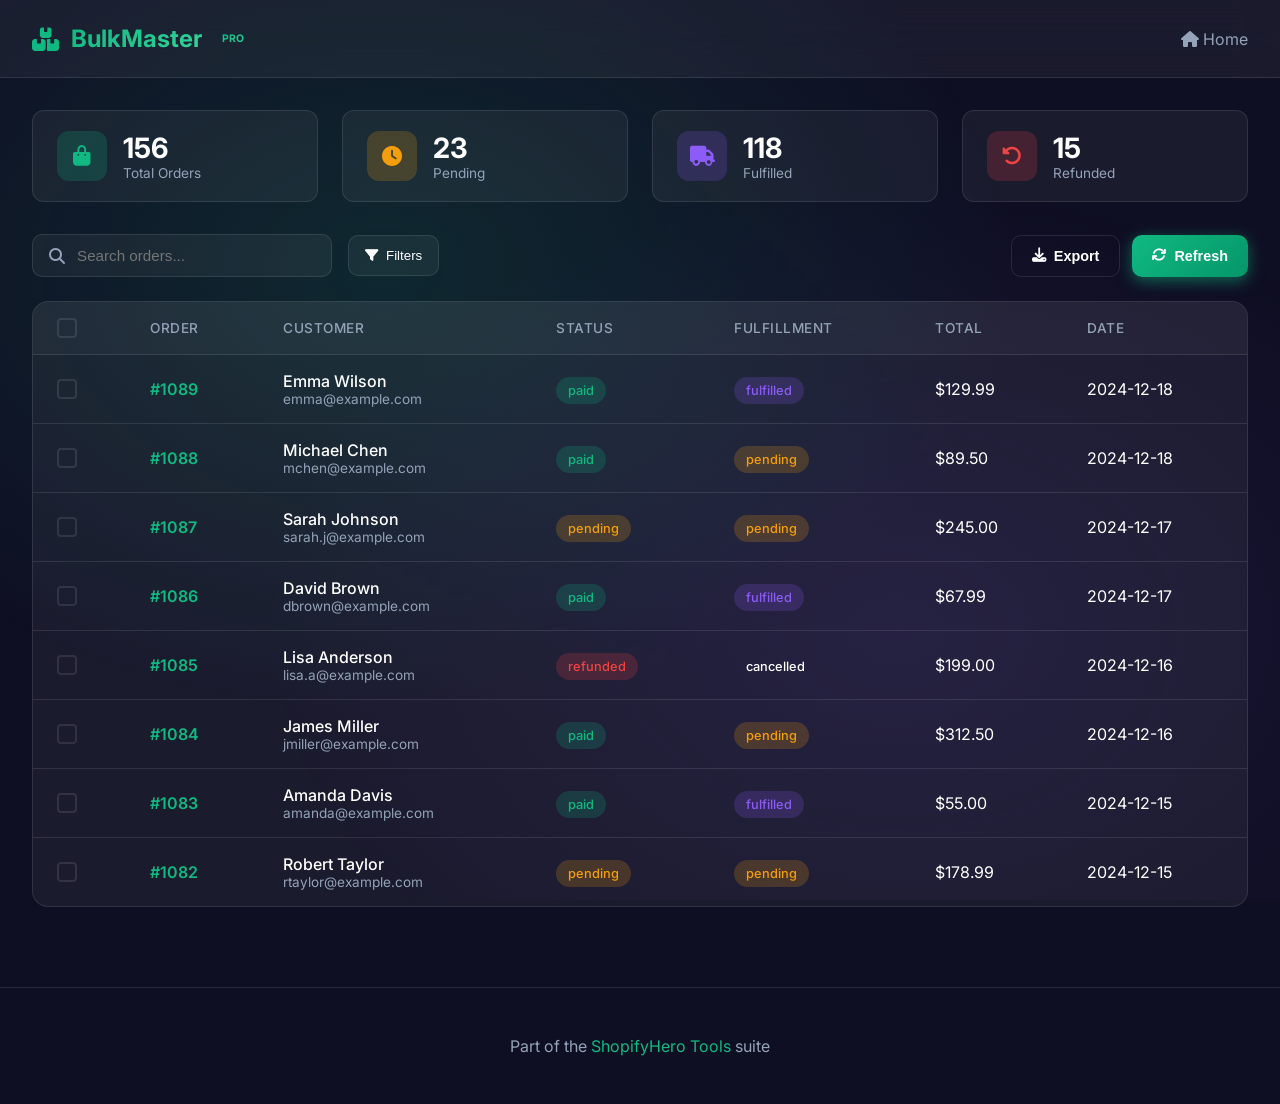
==== index.html @ 3fa85e21 "Initial commit: BulkMaster Pro - Bulk Order Manager" ====
<!DOCTYPE html>
<html lang="en">

<head>
    <meta charset="UTF-8">
    <meta name="viewport" content="width=device-width, initial-scale=1.0">
    <title>BulkMaster Pro - Bulk Order Manager</title>
    <link href="https://fonts.googleapis.com/css2?family=Inter:wght@300;400;500;600;700;800&display=swap"
        rel="stylesheet">
    <link rel="stylesheet" href="https://cdnjs.cloudflare.com/ajax/libs/font-awesome/6.4.0/css/all.min.css">
    <style>
        :root {
            --primary: #10b981;
            --primary-dark: #059669;
            --secondary: #8b5cf6;
            --warning: #f59e0b;
            --danger: #ef4444;
            --bg-dark: #0f0f23;
            --bg-card: rgba(255, 255, 255, 0.05);
            --text: #ffffff;
            --text-muted: #94a3b8;
            --border: rgba(255, 255, 255, 0.1);
            --glow: rgba(16, 185, 129, 0.5);
        }

        * {
            margin: 0;
            padding: 0;
            box-sizing: border-box;
        }

        body {
            font-family: 'Inter', sans-serif;
            background: var(--bg-dark);
            color: var(--text);
            min-height: 100vh;
        }

        .bg-gradient {
            position: fixed;
            inset: 0;
            background:
                radial-gradient(ellipse at 30% 30%, rgba(16, 185, 129, 0.15) 0%, transparent 50%),
                radial-gradient(ellipse at 70% 70%, rgba(139, 92, 246, 0.1) 0%, transparent 50%);
            z-index: -1;
        }

        header {
            display: flex;
            justify-content: space-between;
            align-items: center;
            padding: 1.5rem 2rem;
            background: var(--bg-card);
            backdrop-filter: blur(20px);
            border-bottom: 1px solid var(--border);
        }

        .logo {
            display: flex;
            align-items: center;
            gap: 0.75rem;
            font-size: 1.5rem;
            font-weight: 700;
        }

        .logo i {
            color: var(--primary);
        }

        .logo span {
            background: linear-gradient(135deg, var(--primary), #34d399);
            -webkit-background-clip: text;
            -webkit-text-fill-color: transparent;
        }

        .badge-pro {
            background: linear-gradient(135deg, var(--secondary), #a78bfa);
            color: #fff;
            font-size: 0.65rem;
            padding: 0.2rem 0.5rem;
            border-radius: 4px;
            font-weight: 700;
        }

        .container {
            max-width: 1400px;
            margin: 0 auto;
            padding: 2rem;
        }

        .toolbar {
            display: flex;
            justify-content: space-between;
            align-items: center;
            margin-bottom: 1.5rem;
            flex-wrap: wrap;
            gap: 1rem;
        }

        .toolbar-left {
            display: flex;
            align-items: center;
            gap: 1rem;
        }

        .search-box {
            display: flex;
            align-items: center;
            background: var(--bg-card);
            border: 1px solid var(--border);
            border-radius: 10px;
            padding: 0.75rem 1rem;
            min-width: 300px;
        }

        .search-box i {
            color: var(--text-muted);
            margin-right: 0.75rem;
        }

        .search-box input {
            background: transparent;
            border: none;
            color: var(--text);
            font-size: 0.95rem;
            outline: none;
            width: 100%;
        }

        .filter-btn {
            background: var(--bg-card);
            border: 1px solid var(--border);
            color: var(--text);
            padding: 0.75rem 1rem;
            border-radius: 10px;
            cursor: pointer;
            display: flex;
            align-items: center;
            gap: 0.5rem;
            transition: all 0.3s;
        }

        .filter-btn:hover {
            border-color: var(--primary);
        }

        .toolbar-right {
            display: flex;
            gap: 0.75rem;
        }

        .btn {
            padding: 0.75rem 1.25rem;
            border: none;
            border-radius: 10px;
            font-size: 0.9rem;
            font-weight: 600;
            cursor: pointer;
            transition: all 0.3s ease;
            display: inline-flex;
            align-items: center;
            gap: 0.5rem;
        }

        .btn-primary {
            background: linear-gradient(135deg, var(--primary), var(--primary-dark));
            color: white;
            box-shadow: 0 4px 15px var(--glow);
        }

        .btn-primary:hover {
            transform: translateY(-2px);
        }

        .btn-danger {
            background: linear-gradient(135deg, var(--danger), #dc2626);
            color: white;
        }

        .btn-warning {
            background: linear-gradient(135deg, var(--warning), #d97706);
            color: white;
        }

        .btn-outline {
            background: transparent;
            border: 1px solid var(--border);
            color: var(--text);
        }

        .btn-outline:hover {
            background: var(--bg-card);
        }

        .stats-bar {
            display: flex;
            gap: 1.5rem;
            margin-bottom: 2rem;
        }

        .stat-item {
            background: var(--bg-card);
            border: 1px solid var(--border);
            border-radius: 12px;
            padding: 1.25rem 1.5rem;
            flex: 1;
            display: flex;
            align-items: center;
            gap: 1rem;
        }

        .stat-icon {
            width: 50px;
            height: 50px;
            border-radius: 12px;
            display: flex;
            align-items: center;
            justify-content: center;
            font-size: 1.25rem;
        }

        .stat-icon.total {
            background: rgba(16, 185, 129, 0.2);
            color: var(--primary);
        }

        .stat-icon.pending {
            background: rgba(245, 158, 11, 0.2);
            color: var(--warning);
        }

        .stat-icon.fulfilled {
            background: rgba(139, 92, 246, 0.2);
            color: var(--secondary);
        }

        .stat-icon.refunded {
            background: rgba(239, 68, 68, 0.2);
            color: var(--danger);
        }

        .stat-value {
            font-size: 1.75rem;
            font-weight: 700;
        }

        .stat-label {
            font-size: 0.85rem;
            color: var(--text-muted);
        }

        .orders-table {
            background: var(--bg-card);
            border: 1px solid var(--border);
            border-radius: 16px;
            overflow: hidden;
        }

        table {
            width: 100%;
            border-collapse: collapse;
        }

        th {
            text-align: left;
            padding: 1rem 1.5rem;
            background: rgba(255, 255, 255, 0.03);
            color: var(--text-muted);
            font-weight: 500;
            font-size: 0.85rem;
            text-transform: uppercase;
            letter-spacing: 0.5px;
        }

        td {
            padding: 1rem 1.5rem;
            border-top: 1px solid var(--border);
        }

        tr:hover td {
            background: rgba(255, 255, 255, 0.02);
        }

        .checkbox-custom {
            width: 20px;
            height: 20px;
            border: 2px solid var(--border);
            border-radius: 4px;
            cursor: pointer;
            display: flex;
            align-items: center;
            justify-content: center;
            transition: all 0.2s;
        }

        .checkbox-custom.checked {
            background: var(--primary);
            border-color: var(--primary);
        }

        .checkbox-custom.checked::after {
            content: '✓';
            color: white;
            font-size: 0.75rem;
        }

        .order-id {
            font-weight: 600;
            color: var(--primary);
        }

        .customer-name {
            font-weight: 500;
        }

        .customer-email {
            font-size: 0.85rem;
            color: var(--text-muted);
        }

        .status-badge {
            padding: 0.35rem 0.75rem;
            border-radius: 20px;
            font-size: 0.8rem;
            font-weight: 500;
        }

        .status-badge.paid {
            background: rgba(16, 185, 129, 0.2);
            color: var(--primary);
        }

        .status-badge.pending {
            background: rgba(245, 158, 11, 0.2);
            color: var(--warning);
        }

        .status-badge.refunded {
            background: rgba(239, 68, 68, 0.2);
            color: var(--danger);
        }

        .status-badge.fulfilled {
            background: rgba(139, 92, 246, 0.2);
            color: var(--secondary);
        }

        .bulk-actions {
            background: linear-gradient(135deg, rgba(16, 185, 129, 0.1), rgba(139, 92, 246, 0.1));
            border: 1px solid var(--primary);
            border-radius: 12px;
            padding: 1rem 1.5rem;
            margin-bottom: 1.5rem;
            display: none;
            align-items: center;
            gap: 1rem;
        }

        .bulk-actions.active {
            display: flex;
        }

        .selected-count {
            font-weight: 600;
            color: var(--primary);
        }

        footer {
            text-align: center;
            padding: 3rem;
            color: var(--text-muted);
            border-top: 1px solid var(--border);
            margin-top: 3rem;
        }

        footer a {
            color: var(--primary);
            text-decoration: none;
        }

        @media (max-width: 768px) {
            .stats-bar {
                flex-direction: column;
            }

            .toolbar {
                flex-direction: column;
            }

            .search-box {
                min-width: 100%;
            }

            table {
                font-size: 0.85rem;
            }

            th,
            td {
                padding: 0.75rem;
            }
        }
    </style>
</head>

<body>
    <div class="bg-gradient"></div>

    <header>
        <div class="logo">
            <i class="fas fa-boxes-stacked"></i>
            <span>BulkMaster</span>
            <span class="badge-pro">PRO</span>
        </div>
        <nav>
            <a href="landing.html" style="color: var(--text-muted); text-decoration: none;">
                <i class="fas fa-home"></i> Home
            </a>
        </nav>
    </header>

    <main class="container">
        <div class="stats-bar">
            <div class="stat-item">
                <div class="stat-icon total"><i class="fas fa-shopping-bag"></i></div>
                <div>
                    <div class="stat-value" id="totalOrders">156</div>
                    <div class="stat-label">Total Orders</div>
                </div>
            </div>
            <div class="stat-item">
                <div class="stat-icon pending"><i class="fas fa-clock"></i></div>
                <div>
                    <div class="stat-value" id="pendingOrders">23</div>
                    <div class="stat-label">Pending</div>
                </div>
            </div>
            <div class="stat-item">
                <div class="stat-icon fulfilled"><i class="fas fa-truck"></i></div>
                <div>
                    <div class="stat-value" id="fulfilledOrders">118</div>
                    <div class="stat-label">Fulfilled</div>
                </div>
            </div>
            <div class="stat-item">
                <div class="stat-icon refunded"><i class="fas fa-rotate-left"></i></div>
                <div>
                    <div class="stat-value" id="refundedOrders">15</div>
                    <div class="stat-label">Refunded</div>
                </div>
            </div>
        </div>

        <div class="toolbar">
            <div class="toolbar-left">
                <div class="search-box">
                    <i class="fas fa-search"></i>
                    <input type="text" placeholder="Search orders..." id="searchInput">
                </div>
                <button class="filter-btn">
                    <i class="fas fa-filter"></i>
                    Filters
                </button>
            </div>
            <div class="toolbar-right">
                <button class="btn btn-outline" onclick="exportOrders()">
                    <i class="fas fa-download"></i>
                    Export
                </button>
                <button class="btn btn-primary" onclick="refreshOrders()">
                    <i class="fas fa-sync"></i>
                    Refresh
                </button>
            </div>
        </div>

        <div class="bulk-actions" id="bulkActions">
            <span><span class="selected-count" id="selectedCount">0</span> orders selected</span>
            <button class="btn btn-primary" onclick="bulkFulfill()">
                <i class="fas fa-truck"></i> Fulfill All
            </button>
            <button class="btn btn-warning" onclick="bulkCancel()">
                <i class="fas fa-ban"></i> Cancel All
            </button>
            <button class="btn btn-danger" onclick="bulkRefund()">
                <i class="fas fa-rotate-left"></i> Refund All
            </button>
            <button class="btn btn-outline" onclick="clearSelection()">
                <i class="fas fa-times"></i> Clear
            </button>
        </div>

        <div class="orders-table">
            <table>
                <thead>
                    <tr>
                        <th>
                            <div class="checkbox-custom" id="selectAll" onclick="toggleSelectAll()"></div>
                        </th>
                        <th>Order</th>
                        <th>Customer</th>
                        <th>Status</th>
                        <th>Fulfillment</th>
                        <th>Total</th>
                        <th>Date</th>
                    </tr>
                </thead>
                <tbody id="ordersBody">
                    <!-- Dynamic -->
                </tbody>
            </table>
        </div>
    </main>

    <footer>
        <p>Part of the <a href="#">ShopifyHero Tools</a> suite</p>
    </footer>

    <script>
        const orders = [
            { id: '#1089', customer: 'Emma Wilson', email: 'emma@example.com', status: 'paid', fulfillment: 'fulfilled', total: 129.99, date: '2024-12-18' },
            { id: '#1088', customer: 'Michael Chen', email: 'mchen@example.com', status: 'paid', fulfillment: 'pending', total: 89.50, date: '2024-12-18' },
            { id: '#1087', customer: 'Sarah Johnson', email: 'sarah.j@example.com', status: 'pending', fulfillment: 'pending', total: 245.00, date: '2024-12-17' },
            { id: '#1086', customer: 'David Brown', email: 'dbrown@example.com', status: 'paid', fulfillment: 'fulfilled', total: 67.99, date: '2024-12-17' },
            { id: '#1085', customer: 'Lisa Anderson', email: 'lisa.a@example.com', status: 'refunded', fulfillment: 'cancelled', total: 199.00, date: '2024-12-16' },
            { id: '#1084', customer: 'James Miller', email: 'jmiller@example.com', status: 'paid', fulfillment: 'pending', total: 312.50, date: '2024-12-16' },
            { id: '#1083', customer: 'Amanda Davis', email: 'amanda@example.com', status: 'paid', fulfillment: 'fulfilled', total: 55.00, date: '2024-12-15' },
            { id: '#1082', customer: 'Robert Taylor', email: 'rtaylor@example.com', status: 'pending', fulfillment: 'pending', total: 178.99, date: '2024-12-15' },
        ];

        let selectedOrders = new Set();

        function renderOrders() {
            const tbody = document.getElementById('ordersBody');
            tbody.innerHTML = orders.map(order => `
                <tr>
                    <td>
                        <div class="checkbox-custom ${selectedOrders.has(order.id) ? 'checked' : ''}" 
                             onclick="toggleOrder('${order.id}')"></div>
                    </td>
                    <td><span class="order-id">${order.id}</span></td>
                    <td>
                        <div class="customer-name">${order.customer}</div>
                        <div class="customer-email">${order.email}</div>
                    </td>
                    <td><span class="status-badge ${order.status}">${order.status}</span></td>
                    <td><span class="status-badge ${order.fulfillment}">${order.fulfillment}</span></td>
                    <td>$${order.total.toFixed(2)}</td>
                    <td>${order.date}</td>
                </tr>
            `).join('');
        }

        function toggleOrder(id) {
            if (selectedOrders.has(id)) {
                selectedOrders.delete(id);
            } else {
                selectedOrders.add(id);
            }
            updateSelection();
            renderOrders();
        }

        function toggleSelectAll() {
            const selectAllEl = document.getElementById('selectAll');
            if (selectedOrders.size === orders.length) {
                selectedOrders.clear();
                selectAllEl.classList.remove('checked');
            } else {
                orders.forEach(o => selectedOrders.add(o.id));
                selectAllEl.classList.add('checked');
            }
            updateSelection();
            renderOrders();
        }

        function updateSelection() {
            const count = selectedOrders.size;
            document.getElementById('selectedCount').textContent = count;
            document.getElementById('bulkActions').classList.toggle('active', count > 0);
        }

        function clearSelection() {
            selectedOrders.clear();
            document.getElementById('selectAll').classList.remove('checked');
            updateSelection();
            renderOrders();
        }

        function bulkFulfill() {
            alert(`Fulfilling ${selectedOrders.size} orders...`);
        }

        function bulkCancel() {
            alert(`Cancelling ${selectedOrders.size} orders...`);
        }

        function bulkRefund() {
            if (confirm(`Are you sure you want to refund ${selectedOrders.size} orders?`)) {
                alert(`Refunding ${selectedOrders.size} orders...`);
            }
        }

        function exportOrders() {
            alert('Exporting orders to CSV...');
        }

        function refreshOrders() {
            alert('Refreshing order list...');
        }

        // Initial render
        renderOrders();
    </script>
</body>

</html>
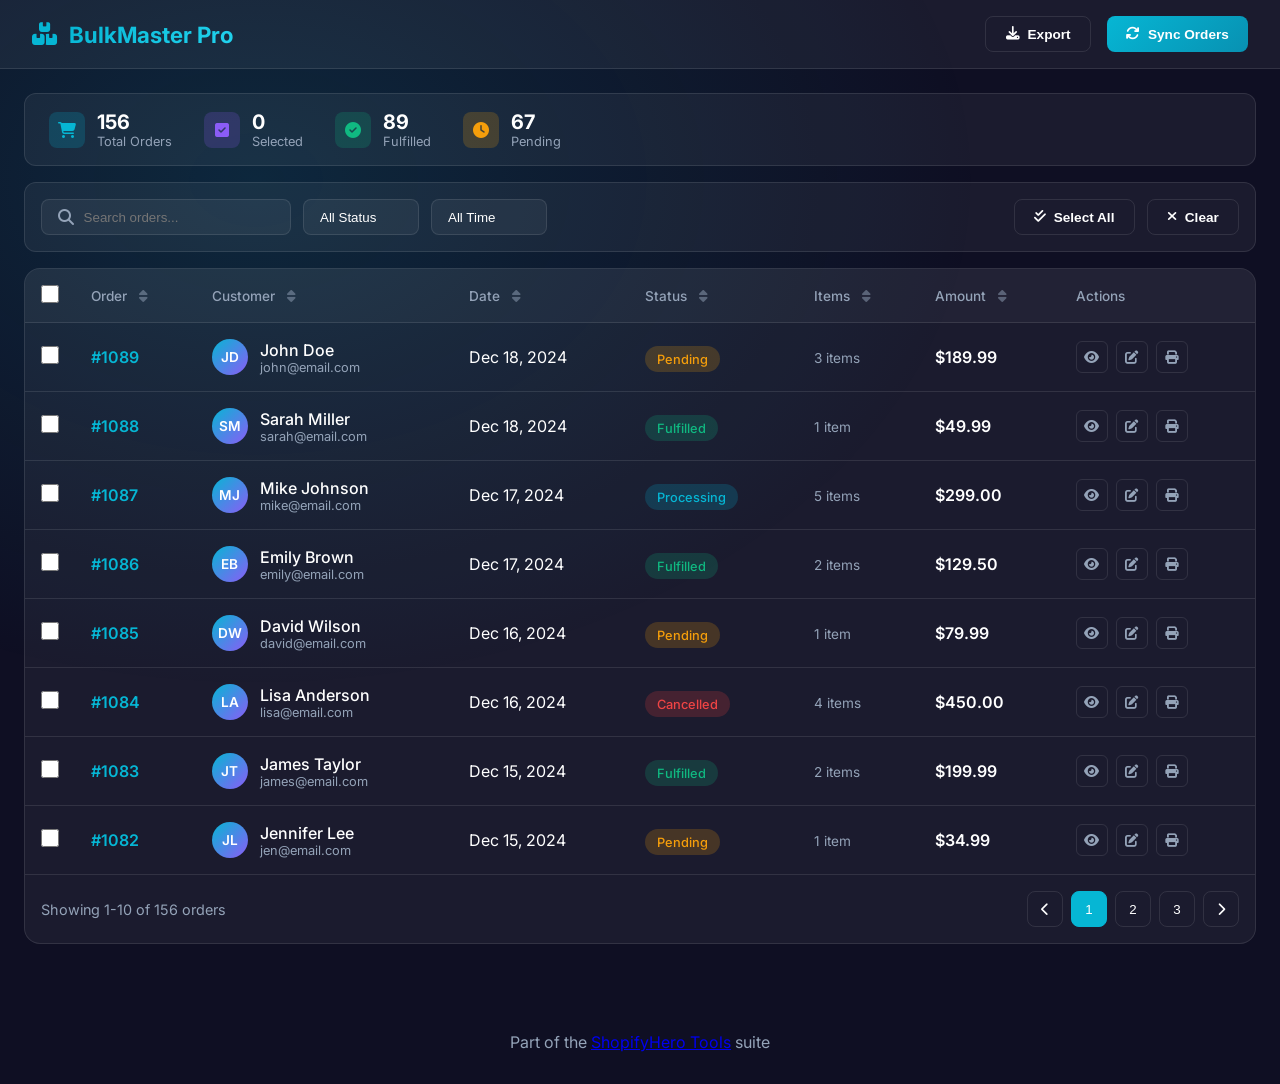
==== commit eccaaa24: "Enhanced with bulk actions panel, progress tracking, filters" ====
--- a/index.html
+++ b/index.html
@@ -10,17 +10,17 @@
     <link rel="stylesheet" href="https://cdnjs.cloudflare.com/ajax/libs/font-awesome/6.4.0/css/all.min.css">
     <style>
         :root {
-            --primary: #10b981;
-            --primary-dark: #059669;
+            --primary: #06b6d4;
+            --primary-dark: #0891b2;
             --secondary: #8b5cf6;
+            --success: #10b981;
             --warning: #f59e0b;
             --danger: #ef4444;
             --bg-dark: #0f0f23;
             --bg-card: rgba(255, 255, 255, 0.05);
-            --text: #ffffff;
+            --text: #fff;
             --text-muted: #94a3b8;
             --border: rgba(255, 255, 255, 0.1);
-            --glow: rgba(16, 185, 129, 0.5);
         }
 
         * {
@@ -39,9 +39,7 @@
         .bg-gradient {
             position: fixed;
             inset: 0;
-            background:
-                radial-gradient(ellipse at 30% 30%, rgba(16, 185, 129, 0.15) 0%, transparent 50%),
-                radial-gradient(ellipse at 70% 70%, rgba(139, 92, 246, 0.1) 0%, transparent 50%);
+            background: radial-gradient(ellipse at 20% 20%, rgba(6, 182, 212, 0.15) 0%, transparent 50%);
             z-index: -1;
         }
 
@@ -49,17 +47,19 @@
             display: flex;
             justify-content: space-between;
             align-items: center;
-            padding: 1.5rem 2rem;
+            padding: 1rem 2rem;
             background: var(--bg-card);
-            backdrop-filter: blur(20px);
             border-bottom: 1px solid var(--border);
+            position: sticky;
+            top: 0;
+            z-index: 100;
         }
 
         .logo {
             display: flex;
             align-items: center;
             gap: 0.75rem;
-            font-size: 1.5rem;
+            font-size: 1.4rem;
             font-weight: 700;
         }
 
@@ -68,160 +68,168 @@
         }
 
         .logo span {
-            background: linear-gradient(135deg, var(--primary), #34d399);
+            background: linear-gradient(135deg, var(--primary), #22d3ee);
             -webkit-background-clip: text;
             -webkit-text-fill-color: transparent;
-        }
-
-        .badge-pro {
-            background: linear-gradient(135deg, var(--secondary), #a78bfa);
-            color: #fff;
-            font-size: 0.65rem;
-            padding: 0.2rem 0.5rem;
-            border-radius: 4px;
-            font-weight: 700;
         }
 
         .container {
             max-width: 1400px;
             margin: 0 auto;
-            padding: 2rem;
+            padding: 1.5rem;
         }
 
         .toolbar {
             display: flex;
             justify-content: space-between;
             align-items: center;
-            margin-bottom: 1.5rem;
+            padding: 1rem;
+            background: var(--bg-card);
+            border: 1px solid var(--border);
+            border-radius: 12px;
+            margin-bottom: 1rem;
             flex-wrap: wrap;
             gap: 1rem;
         }
 
         .toolbar-left {
             display: flex;
-            align-items: center;
-            gap: 1rem;
+            gap: 0.75rem;
+            align-items: center;
+            flex-wrap: wrap;
+        }
+
+        .toolbar-right {
+            display: flex;
+            gap: 0.75rem;
+            align-items: center;
+        }
+
+        .btn {
+            padding: 0.6rem 1.2rem;
+            border: none;
+            border-radius: 8px;
+            font-size: 0.85rem;
+            font-weight: 600;
+            cursor: pointer;
+            transition: all 0.3s;
+            display: inline-flex;
+            align-items: center;
+            gap: 0.5rem;
+        }
+
+        .btn-primary {
+            background: linear-gradient(135deg, var(--primary), var(--primary-dark));
+            color: #fff;
+        }
+
+        .btn-primary:hover {
+            transform: translateY(-2px);
+        }
+
+        .btn-success {
+            background: var(--success);
+            color: #fff;
+        }
+
+        .btn-warning {
+            background: var(--warning);
+            color: #000;
+        }
+
+        .btn-danger {
+            background: var(--danger);
+            color: #fff;
+        }
+
+        .btn-outline {
+            background: transparent;
+            border: 1px solid var(--border);
+            color: var(--text);
+        }
+
+        .btn:disabled {
+            opacity: 0.5;
+            cursor: not-allowed;
         }
 
         .search-box {
             display: flex;
             align-items: center;
-            background: var(--bg-card);
-            border: 1px solid var(--border);
-            border-radius: 10px;
-            padding: 0.75rem 1rem;
-            min-width: 300px;
+            background: rgba(255, 255, 255, 0.05);
+            border: 1px solid var(--border);
+            border-radius: 8px;
+            padding: 0 1rem;
         }
 
         .search-box i {
             color: var(--text-muted);
-            margin-right: 0.75rem;
         }
 
         .search-box input {
             background: transparent;
             border: none;
+            padding: 0.6rem;
             color: var(--text);
-            font-size: 0.95rem;
+            width: 200px;
+        }
+
+        .search-box input:focus {
             outline: none;
-            width: 100%;
-        }
-
-        .filter-btn {
+        }
+
+        .filter-dropdown {
+            position: relative;
+        }
+
+        .filter-dropdown select {
+            appearance: none;
+            background: rgba(255, 255, 255, 0.05);
+            border: 1px solid var(--border);
+            border-radius: 8px;
+            padding: 0.6rem 2rem 0.6rem 1rem;
+            color: var(--text);
+            cursor: pointer;
+        }
+
+        .stats-bar {
+            display: flex;
+            gap: 2rem;
+            padding: 1rem 1.5rem;
             background: var(--bg-card);
             border: 1px solid var(--border);
-            color: var(--text);
-            padding: 0.75rem 1rem;
-            border-radius: 10px;
-            cursor: pointer;
-            display: flex;
-            align-items: center;
-            gap: 0.5rem;
-            transition: all 0.3s;
-        }
-
-        .filter-btn:hover {
-            border-color: var(--primary);
-        }
-
-        .toolbar-right {
-            display: flex;
+            border-radius: 12px;
+            margin-bottom: 1rem;
+        }
+
+        .stat-item {
+            display: flex;
+            align-items: center;
             gap: 0.75rem;
         }
 
-        .btn {
-            padding: 0.75rem 1.25rem;
-            border: none;
-            border-radius: 10px;
-            font-size: 0.9rem;
-            font-weight: 600;
-            cursor: pointer;
-            transition: all 0.3s ease;
-            display: inline-flex;
-            align-items: center;
-            gap: 0.5rem;
-        }
-
-        .btn-primary {
-            background: linear-gradient(135deg, var(--primary), var(--primary-dark));
-            color: white;
-            box-shadow: 0 4px 15px var(--glow);
-        }
-
-        .btn-primary:hover {
-            transform: translateY(-2px);
-        }
-
-        .btn-danger {
-            background: linear-gradient(135deg, var(--danger), #dc2626);
-            color: white;
-        }
-
-        .btn-warning {
-            background: linear-gradient(135deg, var(--warning), #d97706);
-            color: white;
-        }
-
-        .btn-outline {
-            background: transparent;
-            border: 1px solid var(--border);
-            color: var(--text);
-        }
-
-        .btn-outline:hover {
-            background: var(--bg-card);
-        }
-
-        .stats-bar {
-            display: flex;
-            gap: 1.5rem;
-            margin-bottom: 2rem;
-        }
-
-        .stat-item {
-            background: var(--bg-card);
-            border: 1px solid var(--border);
-            border-radius: 12px;
-            padding: 1.25rem 1.5rem;
-            flex: 1;
-            display: flex;
-            align-items: center;
-            gap: 1rem;
-        }
-
         .stat-icon {
-            width: 50px;
-            height: 50px;
-            border-radius: 12px;
+            width: 36px;
+            height: 36px;
+            border-radius: 8px;
             display: flex;
             align-items: center;
             justify-content: center;
-            font-size: 1.25rem;
         }
 
         .stat-icon.total {
+            background: rgba(6, 182, 212, 0.2);
+            color: var(--primary);
+        }
+
+        .stat-icon.selected {
+            background: rgba(139, 92, 246, 0.2);
+            color: var(--secondary);
+        }
+
+        .stat-icon.fulfilled {
             background: rgba(16, 185, 129, 0.2);
-            color: var(--primary);
+            color: var(--success);
         }
 
         .stat-icon.pending {
@@ -229,27 +237,17 @@
             color: var(--warning);
         }
 
-        .stat-icon.fulfilled {
-            background: rgba(139, 92, 246, 0.2);
-            color: var(--secondary);
-        }
-
-        .stat-icon.refunded {
-            background: rgba(239, 68, 68, 0.2);
-            color: var(--danger);
-        }
-
         .stat-value {
-            font-size: 1.75rem;
+            font-size: 1.25rem;
             font-weight: 700;
         }
 
         .stat-label {
-            font-size: 0.85rem;
-            color: var(--text-muted);
-        }
-
-        .orders-table {
+            font-size: 0.8rem;
+            color: var(--text-muted);
+        }
+
+        .table-container {
             background: var(--bg-card);
             border: 1px solid var(--border);
             border-radius: 16px;
@@ -262,46 +260,44 @@
         }
 
         th {
-            text-align: left;
-            padding: 1rem 1.5rem;
+            padding: 1rem;
             background: rgba(255, 255, 255, 0.03);
             color: var(--text-muted);
             font-weight: 500;
             font-size: 0.85rem;
-            text-transform: uppercase;
-            letter-spacing: 0.5px;
+            text-align: left;
+            cursor: pointer;
+            user-select: none;
+        }
+
+        th:hover {
+            color: var(--text);
+        }
+
+        th i {
+            margin-left: 0.5rem;
+            opacity: 0.5;
         }
 
         td {
-            padding: 1rem 1.5rem;
+            padding: 1rem;
             border-top: 1px solid var(--border);
         }
 
-        tr:hover td {
+        tr:hover {
             background: rgba(255, 255, 255, 0.02);
         }
 
-        .checkbox-custom {
-            width: 20px;
-            height: 20px;
-            border: 2px solid var(--border);
-            border-radius: 4px;
+        .checkbox-cell {
+            width: 50px;
+            text-align: center;
+        }
+
+        .checkbox {
+            width: 18px;
+            height: 18px;
+            accent-color: var(--primary);
             cursor: pointer;
-            display: flex;
-            align-items: center;
-            justify-content: center;
-            transition: all 0.2s;
-        }
-
-        .checkbox-custom.checked {
-            background: var(--primary);
-            border-color: var(--primary);
-        }
-
-        .checkbox-custom.checked::after {
-            content: '✓';
-            color: white;
-            font-size: 0.75rem;
         }
 
         .order-id {
@@ -309,12 +305,30 @@
             color: var(--primary);
         }
 
+        .customer-info {
+            display: flex;
+            align-items: center;
+            gap: 0.75rem;
+        }
+
+        .customer-avatar {
+            width: 36px;
+            height: 36px;
+            border-radius: 50%;
+            background: linear-gradient(135deg, var(--primary), var(--secondary));
+            display: flex;
+            align-items: center;
+            justify-content: center;
+            font-weight: 600;
+            font-size: 0.85rem;
+        }
+
         .customer-name {
             font-weight: 500;
         }
 
         .customer-email {
-            font-size: 0.85rem;
+            font-size: 0.8rem;
             color: var(--text-muted);
         }
 
@@ -325,9 +339,9 @@
             font-weight: 500;
         }
 
-        .status-badge.paid {
+        .status-badge.fulfilled {
             background: rgba(16, 185, 129, 0.2);
-            color: var(--primary);
+            color: var(--success);
         }
 
         .status-badge.pending {
@@ -335,70 +349,171 @@
             color: var(--warning);
         }
 
-        .status-badge.refunded {
+        .status-badge.cancelled {
             background: rgba(239, 68, 68, 0.2);
             color: var(--danger);
         }
 
-        .status-badge.fulfilled {
-            background: rgba(139, 92, 246, 0.2);
-            color: var(--secondary);
-        }
-
-        .bulk-actions {
-            background: linear-gradient(135deg, rgba(16, 185, 129, 0.1), rgba(139, 92, 246, 0.1));
-            border: 1px solid var(--primary);
-            border-radius: 12px;
+        .status-badge.processing {
+            background: rgba(6, 182, 212, 0.2);
+            color: var(--primary);
+        }
+
+        .amount {
+            font-weight: 600;
+            font-size: 1rem;
+        }
+
+        .items-count {
+            font-size: 0.85rem;
+            color: var(--text-muted);
+        }
+
+        .actions-cell {
+            display: flex;
+            gap: 0.5rem;
+        }
+
+        .action-btn {
+            width: 32px;
+            height: 32px;
+            border: 1px solid var(--border);
+            border-radius: 6px;
+            background: transparent;
+            color: var(--text-muted);
+            cursor: pointer;
+            transition: all 0.3s;
+            display: flex;
+            align-items: center;
+            justify-content: center;
+        }
+
+        .action-btn:hover {
+            background: var(--bg-card);
+            color: var(--text);
+            border-color: var(--primary);
+        }
+
+        .pagination {
+            display: flex;
+            justify-content: space-between;
+            align-items: center;
+            padding: 1rem;
+            border-top: 1px solid var(--border);
+        }
+
+        .page-info {
+            color: var(--text-muted);
+            font-size: 0.9rem;
+        }
+
+        .page-buttons {
+            display: flex;
+            gap: 0.5rem;
+        }
+
+        .page-btn {
+            width: 36px;
+            height: 36px;
+            border: 1px solid var(--border);
+            border-radius: 8px;
+            background: transparent;
+            color: var(--text);
+            cursor: pointer;
+        }
+
+        .page-btn.active {
+            background: var(--primary);
+            border-color: var(--primary);
+        }
+
+        .bulk-actions-panel {
+            position: fixed;
+            bottom: 2rem;
+            left: 50%;
+            transform: translateX(-50%);
+            background: var(--bg-dark);
+            border: 1px solid var(--border);
+            border-radius: 16px;
             padding: 1rem 1.5rem;
-            margin-bottom: 1.5rem;
             display: none;
             align-items: center;
             gap: 1rem;
-        }
-
-        .bulk-actions.active {
-            display: flex;
+            box-shadow: 0 10px 40px rgba(0, 0, 0, 0.5);
+            z-index: 200;
+        }
+
+        .bulk-actions-panel.active {
+            display: flex;
+            animation: slideUp 0.3s ease;
+        }
+
+        @keyframes slideUp {
+            from {
+                opacity: 0;
+                transform: translateX(-50%) translateY(20px);
+            }
+
+            to {
+                opacity: 1;
+                transform: translateX(-50%) translateY(0);
+            }
         }
 
         .selected-count {
             font-weight: 600;
             color: var(--primary);
+            min-width: 80px;
+        }
+
+        .progress-modal {
+            position: fixed;
+            inset: 0;
+            background: rgba(0, 0, 0, 0.8);
+            display: none;
+            align-items: center;
+            justify-content: center;
+            z-index: 1000;
+        }
+
+        .progress-modal.active {
+            display: flex;
+        }
+
+        .progress-content {
+            background: var(--bg-dark);
+            border: 1px solid var(--border);
+            border-radius: 20px;
+            padding: 2rem;
+            width: 400px;
+            text-align: center;
+        }
+
+        .progress-bar-container {
+            height: 12px;
+            background: rgba(255, 255, 255, 0.1);
+            border-radius: 6px;
+            margin: 1.5rem 0;
+            overflow: hidden;
+        }
+
+        .progress-bar {
+            height: 100%;
+            background: linear-gradient(90deg, var(--primary), var(--secondary));
+            border-radius: 6px;
+            transition: width 0.3s;
+        }
+
+        .progress-status {
+            color: var(--text-muted);
+            font-size: 0.9rem;
         }
 
         footer {
             text-align: center;
-            padding: 3rem;
-            color: var(--text-muted);
-            border-top: 1px solid var(--border);
-            margin-top: 3rem;
-        }
-
-        footer a {
-            color: var(--primary);
-            text-decoration: none;
-        }
-
-        @media (max-width: 768px) {
-            .stats-bar {
-                flex-direction: column;
-            }
-
-            .toolbar {
-                flex-direction: column;
-            }
-
-            .search-box {
-                min-width: 100%;
-            }
-
-            table {
-                font-size: 0.85rem;
-            }
-
-            th,
-            td {
-                padding: 0.75rem;
-            }
+            padding: 2rem;
+            color: var(--text-muted);
+            margin-top: 2rem;
         }
     </style>
 </head>
@@ -407,110 +522,122 @@
     <div class="bg-gradient"></div>
 
     <header>
-        <div class="logo">
-            <i class="fas fa-boxes-stacked"></i>
-            <span>BulkMaster</span>
-            <span class="badge-pro">PRO</span>
+        <div class="logo"><i class="fas fa-boxes-stacked"></i><span>BulkMaster Pro</span></div>
+        <div style="display: flex; gap: 1rem;">
+            <button class="btn btn-outline"><i class="fas fa-download"></i> Export</button>
+            <button class="btn btn-primary"><i class="fas fa-sync"></i> Sync Orders</button>
         </div>
-        <nav>
-            <a href="landing.html" style="color: var(--text-muted); text-decoration: none;">
-                <i class="fas fa-home"></i> Home
-            </a>
-        </nav>
     </header>
 
     <main class="container">
         <div class="stats-bar">
             <div class="stat-item">
-                <div class="stat-icon total"><i class="fas fa-shopping-bag"></i></div>
+                <div class="stat-icon total"><i class="fas fa-shopping-cart"></i></div>
                 <div>
                     <div class="stat-value" id="totalOrders">156</div>
                     <div class="stat-label">Total Orders</div>
                 </div>
             </div>
             <div class="stat-item">
-                <div class="stat-icon pending"><i class="fas fa-clock"></i></div>
+                <div class="stat-icon selected"><i class="fas fa-check-square"></i></div>
                 <div>
-                    <div class="stat-value" id="pendingOrders">23</div>
-                    <div class="stat-label">Pending</div>
+                    <div class="stat-value" id="selectedCount">0</div>
+                    <div class="stat-label">Selected</div>
                 </div>
             </div>
             <div class="stat-item">
-                <div class="stat-icon fulfilled"><i class="fas fa-truck"></i></div>
+                <div class="stat-icon fulfilled"><i class="fas fa-check-circle"></i></div>
                 <div>
-                    <div class="stat-value" id="fulfilledOrders">118</div>
+                    <div class="stat-value">89</div>
                     <div class="stat-label">Fulfilled</div>
                 </div>
             </div>
             <div class="stat-item">
-                <div class="stat-icon refunded"><i class="fas fa-rotate-left"></i></div>
+                <div class="stat-icon pending"><i class="fas fa-clock"></i></div>
                 <div>
-                    <div class="stat-value" id="refundedOrders">15</div>
-                    <div class="stat-label">Refunded</div>
+                    <div class="stat-value">67</div>
+                    <div class="stat-label">Pending</div>
                 </div>
             </div>
         </div>
 
         <div class="toolbar">
             <div class="toolbar-left">
-                <div class="search-box">
-                    <i class="fas fa-search"></i>
-                    <input type="text" placeholder="Search orders..." id="searchInput">
+                <div class="search-box"><i class="fas fa-search"></i><input type="text" placeholder="Search orders..."
+                        id="searchInput" oninput="filterOrders()"></div>
+                <div class="filter-dropdown">
+                    <select id="statusFilter" onchange="filterOrders()">
+                        <option value="">All Status</option>
+                        <option value="fulfilled">Fulfilled</option>
+                        <option value="pending">Pending</option>
+                        <option value="processing">Processing</option>
+                        <option value="cancelled">Cancelled</option>
+                    </select>
                 </div>
-                <button class="filter-btn">
-                    <i class="fas fa-filter"></i>
-                    Filters
-                </button>
+                <div class="filter-dropdown">
+                    <select id="dateFilter">
+                        <option value="all">All Time</option>
+                        <option value="today">Today</option>
+                        <option value="week">This Week</option>
+                        <option value="month">This Month</option>
+                    </select>
+                </div>
             </div>
             <div class="toolbar-right">
-                <button class="btn btn-outline" onclick="exportOrders()">
-                    <i class="fas fa-download"></i>
-                    Export
-                </button>
-                <button class="btn btn-primary" onclick="refreshOrders()">
-                    <i class="fas fa-sync"></i>
-                    Refresh
-                </button>
+                <button class="btn btn-outline" onclick="selectAll()"><i class="fas fa-check-double"></i> Select
+                    All</button>
+                <button class="btn btn-outline" onclick="clearSelection()"><i class="fas fa-times"></i> Clear</button>
             </div>
         </div>
 
-        <div class="bulk-actions" id="bulkActions">
-            <span><span class="selected-count" id="selectedCount">0</span> orders selected</span>
-            <button class="btn btn-primary" onclick="bulkFulfill()">
-                <i class="fas fa-truck"></i> Fulfill All
-            </button>
-            <button class="btn btn-warning" onclick="bulkCancel()">
-                <i class="fas fa-ban"></i> Cancel All
-            </button>
-            <button class="btn btn-danger" onclick="bulkRefund()">
-                <i class="fas fa-rotate-left"></i> Refund All
-            </button>
-            <button class="btn btn-outline" onclick="clearSelection()">
-                <i class="fas fa-times"></i> Clear
-            </button>
-        </div>
-
-        <div class="orders-table">
+        <div class="table-container">
             <table>
                 <thead>
                     <tr>
-                        <th>
-                            <div class="checkbox-custom" id="selectAll" onclick="toggleSelectAll()"></div>
-                        </th>
-                        <th>Order</th>
-                        <th>Customer</th>
-                        <th>Status</th>
-                        <th>Fulfillment</th>
-                        <th>Total</th>
-                        <th>Date</th>
+                        <th class="checkbox-cell"><input type="checkbox" class="checkbox" id="selectAllCheckbox"
+                                onchange="toggleSelectAll()"></th>
+                        <th onclick="sortTable('id')">Order <i class="fas fa-sort"></i></th>
+                        <th onclick="sortTable('customer')">Customer <i class="fas fa-sort"></i></th>
+                        <th onclick="sortTable('date')">Date <i class="fas fa-sort"></i></th>
+                        <th onclick="sortTable('status')">Status <i class="fas fa-sort"></i></th>
+                        <th onclick="sortTable('items')">Items <i class="fas fa-sort"></i></th>
+                        <th onclick="sortTable('amount')">Amount <i class="fas fa-sort"></i></th>
+                        <th>Actions</th>
                     </tr>
                 </thead>
-                <tbody id="ordersBody">
-                    <!-- Dynamic -->
-                </tbody>
+                <tbody id="ordersTable"></tbody>
             </table>
+            <div class="pagination">
+                <div class="page-info">Showing 1-10 of 156 orders</div>
+                <div class="page-buttons">
+                    <button class="page-btn"><i class="fas fa-chevron-left"></i></button>
+                    <button class="page-btn active">1</button>
+                    <button class="page-btn">2</button>
+                    <button class="page-btn">3</button>
+                    <button class="page-btn"><i class="fas fa-chevron-right"></i></button>
+                </div>
+            </div>
         </div>
     </main>
+
+    <div class="bulk-actions-panel" id="bulkPanel">
+        <span class="selected-count"><span id="bulkCount">0</span> selected</span>
+        <button class="btn btn-success" onclick="bulkAction('fulfill')"><i class="fas fa-check"></i> Fulfill</button>
+        <button class="btn btn-warning" onclick="bulkAction('print')"><i class="fas fa-print"></i> Print Labels</button>
+        <button class="btn btn-primary" onclick="bulkAction('export')"><i class="fas fa-file-export"></i>
+            Export</button>
+        <button class="btn btn-danger" onclick="bulkAction('cancel')"><i class="fas fa-ban"></i> Cancel</button>
+    </div>
+
+    <div class="progress-modal" id="progressModal">
+        <div class="progress-content">
+            <h3 id="progressTitle">Processing Orders...</h3>
+            <div class="progress-bar-container">
+                <div class="progress-bar" id="progressBar"></div>
+            </div>
+            <div class="progress-status" id="progressStatus">0 / 0 completed</div>
+        </div>
+    </div>
 
     <footer>
         <p>Part of the <a href="#">ShopifyHero Tools</a> suite</p>
@@ -518,98 +645,99 @@
 
     <script>
         const orders = [
-            { id: '#1089', customer: 'Emma Wilson', email: 'emma@example.com', status: 'paid', fulfillment: 'fulfilled', total: 129.99, date: '2024-12-18' },
-            { id: '#1088', customer: 'Michael Chen', email: 'mchen@example.com', status: 'paid', fulfillment: 'pending', total: 89.50, date: '2024-12-18' },
-            { id: '#1087', customer: 'Sarah Johnson', email: 'sarah.j@example.com', status: 'pending', fulfillment: 'pending', total: 245.00, date: '2024-12-17' },
-            { id: '#1086', customer: 'David Brown', email: 'dbrown@example.com', status: 'paid', fulfillment: 'fulfilled', total: 67.99, date: '2024-12-17' },
-            { id: '#1085', customer: 'Lisa Anderson', email: 'lisa.a@example.com', status: 'refunded', fulfillment: 'cancelled', total: 199.00, date: '2024-12-16' },
-            { id: '#1084', customer: 'James Miller', email: 'jmiller@example.com', status: 'paid', fulfillment: 'pending', total: 312.50, date: '2024-12-16' },
-            { id: '#1083', customer: 'Amanda Davis', email: 'amanda@example.com', status: 'paid', fulfillment: 'fulfilled', total: 55.00, date: '2024-12-15' },
-            { id: '#1082', customer: 'Robert Taylor', email: 'rtaylor@example.com', status: 'pending', fulfillment: 'pending', total: 178.99, date: '2024-12-15' },
+            { id: '#1089', customer: 'John Doe', email: 'john@email.com', date: 'Dec 18, 2024', status: 'pending', items: 3, amount: 189.99 },
+            { id: '#1088', customer: 'Sarah Miller', email: 'sarah@email.com', date: 'Dec 18, 2024', status: 'fulfilled', items: 1, amount: 49.99 },
+            { id: '#1087', customer: 'Mike Johnson', email: 'mike@email.com', date: 'Dec 17, 2024', status: 'processing', items: 5, amount: 299.00 },
+            { id: '#1086', customer: 'Emily Brown', email: 'emily@email.com', date: 'Dec 17, 2024', status: 'fulfilled', items: 2, amount: 129.50 },
+            { id: '#1085', customer: 'David Wilson', email: 'david@email.com', date: 'Dec 16, 2024', status: 'pending', items: 1, amount: 79.99 },
+            { id: '#1084', customer: 'Lisa Anderson', email: 'lisa@email.com', date: 'Dec 16, 2024', status: 'cancelled', items: 4, amount: 450.00 },
+            { id: '#1083', customer: 'James Taylor', email: 'james@email.com', date: 'Dec 15, 2024', status: 'fulfilled', items: 2, amount: 199.99 },
+            { id: '#1082', customer: 'Jennifer Lee', email: 'jen@email.com', date: 'Dec 15, 2024', status: 'pending', items: 1, amount: 34.99 },
         ];
 
         let selectedOrders = new Set();
 
-        function renderOrders() {
-            const tbody = document.getElementById('ordersBody');
-            tbody.innerHTML = orders.map(order => `
+        function renderOrders(data = orders) {
+            const tbody = document.getElementById('ordersTable');
+            tbody.innerHTML = data.map(o => `
                 <tr>
-                    <td>
-                        <div class="checkbox-custom ${selectedOrders.has(order.id) ? 'checked' : ''}" 
-                             onclick="toggleOrder('${order.id}')"></div>
-                    </td>
-                    <td><span class="order-id">${order.id}</span></td>
-                    <td>
-                        <div class="customer-name">${order.customer}</div>
-                        <div class="customer-email">${order.email}</div>
-                    </td>
-                    <td><span class="status-badge ${order.status}">${order.status}</span></td>
-                    <td><span class="status-badge ${order.fulfillment}">${order.fulfillment}</span></td>
-                    <td>$${order.total.toFixed(2)}</td>
-                    <td>${order.date}</td>
+                    <td class="checkbox-cell"><input type="checkbox" class="checkbox order-checkbox" data-id="${o.id}" ${selectedOrders.has(o.id) ? 'checked' : ''} onchange="toggleOrder('${o.id}')"></td>
+                    <td><span class="order-id">${o.id}</span></td>
+                    <td><div class="customer-info"><div class="customer-avatar">${o.customer.split(' ').map(n => n[0]).join('')}</div><div><div class="customer-name">${o.customer}</div><div class="customer-email">${o.email}</div></div></div></td>
+                    <td>${o.date}</td>
+                    <td><span class="status-badge ${o.status}">${o.status.charAt(0).toUpperCase() + o.status.slice(1)}</span></td>
+                    <td><span class="items-count">${o.items} item${o.items > 1 ? 's' : ''}</span></td>
+                    <td><span class="amount">$${o.amount.toFixed(2)}</span></td>
+                    <td><div class="actions-cell"><button class="action-btn" title="View"><i class="fas fa-eye"></i></button><button class="action-btn" title="Edit"><i class="fas fa-edit"></i></button><button class="action-btn" title="Print"><i class="fas fa-print"></i></button></div></td>
                 </tr>
             `).join('');
         }
 
         function toggleOrder(id) {
-            if (selectedOrders.has(id)) {
-                selectedOrders.delete(id);
-            } else {
-                selectedOrders.add(id);
-            }
-            updateSelection();
+            if (selectedOrders.has(id)) selectedOrders.delete(id);
+            else selectedOrders.add(id);
+            updateBulkPanel();
+        }
+
+        function toggleSelectAll() {
+            const checked = document.getElementById('selectAllCheckbox').checked;
+            if (checked) orders.forEach(o => selectedOrders.add(o.id));
+            else selectedOrders.clear();
             renderOrders();
-        }
-
-        function toggleSelectAll() {
-            const selectAllEl = document.getElementById('selectAll');
-            if (selectedOrders.size === orders.length) {
-                selectedOrders.clear();
-                selectAllEl.classList.remove('checked');
-            } else {
-                orders.forEach(o => selectedOrders.add(o.id));
-                selectAllEl.classList.add('checked');
-            }
-            updateSelection();
-            renderOrders();
-        }
-
-        function updateSelection() {
+            updateBulkPanel();
+        }
+
+        function selectAll() { document.getElementById('selectAllCheckbox').checked = true; toggleSelectAll(); }
+        function clearSelection() { document.getElementById('selectAllCheckbox').checked = false; toggleSelectAll(); }
+
+        function updateBulkPanel() {
             const count = selectedOrders.size;
             document.getElementById('selectedCount').textContent = count;
-            document.getElementById('bulkActions').classList.toggle('active', count > 0);
-        }
-
-        function clearSelection() {
-            selectedOrders.clear();
-            document.getElementById('selectAll').classList.remove('checked');
-            updateSelection();
-            renderOrders();
-        }
-
-        function bulkFulfill() {
-            alert(`Fulfilling ${selectedOrders.size} orders...`);
-        }
-
-        function bulkCancel() {
-            alert(`Cancelling ${selectedOrders.size} orders...`);
-        }
-
-        function bulkRefund() {
-            if (confirm(`Are you sure you want to refund ${selectedOrders.size} orders?`)) {
-                alert(`Refunding ${selectedOrders.size} orders...`);
-            }
-        }
-
-        function exportOrders() {
-            alert('Exporting orders to CSV...');
-        }
-
-        function refreshOrders() {
-            alert('Refreshing order list...');
-        }
-
-        // Initial render
+            document.getElementById('bulkCount').textContent = count;
+            document.getElementById('bulkPanel').classList.toggle('active', count > 0);
+        }
+
+        function filterOrders() {
+            const search = document.getElementById('searchInput').value.toLowerCase();
+            const status = document.getElementById('statusFilter').value;
+            const filtered = orders.filter(o => {
+                const matchSearch = o.customer.toLowerCase().includes(search) || o.id.toLowerCase().includes(search);
+                const matchStatus = !status || o.status === status;
+                return matchSearch && matchStatus;
+            });
+            renderOrders(filtered);
+        }
+
+        function sortTable(field) { /* Sorting logic */ }
+
+        function bulkAction(action) {
+            const count = selectedOrders.size;
+            const modal = document.getElementById('progressModal');
+            const bar = document.getElementById('progressBar');
+            const status = document.getElementById('progressStatus');
+            const title = document.getElementById('progressTitle');
+
+            title.textContent = `${action.charAt(0).toUpperCase() + action.slice(1)}ing ${count} orders...`;
+            modal.classList.add('active');
+
+            let progress = 0;
+            const interval = setInterval(() => {
+                progress += Math.random() * 20;
+                if (progress >= 100) {
+                    progress = 100;
+                    clearInterval(interval);
+                    setTimeout(() => {
+                        modal.classList.remove('active');
+                        selectedOrders.clear();
+                        updateBulkPanel();
+                        renderOrders();
+                    }, 500);
+                }
+                bar.style.width = progress + '%';
+                status.textContent = `${Math.min(count, Math.floor(progress / 100 * count))} / ${count} completed`;
+            }, 200);
+        }
+
         renderOrders();
     </script>
 </body>
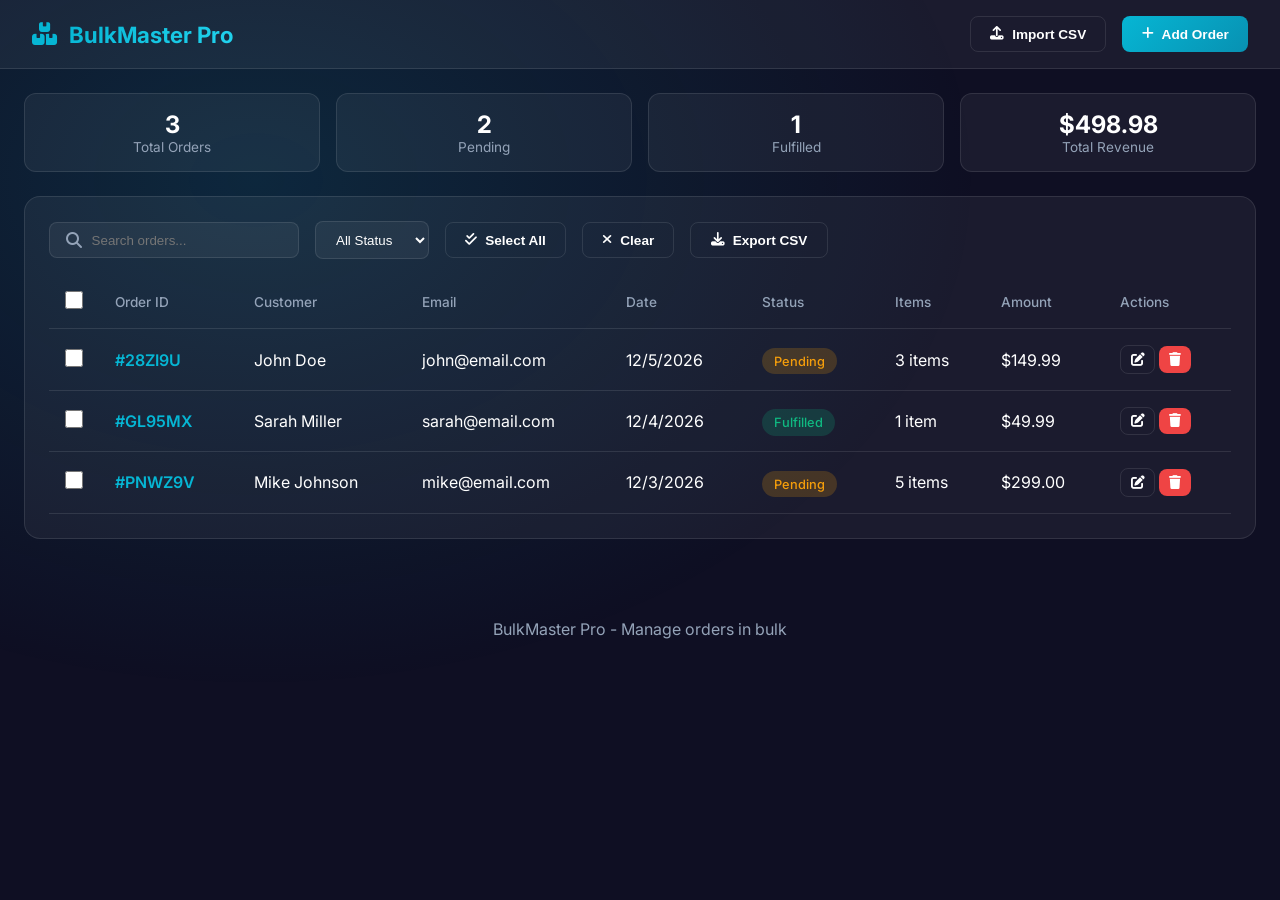
==== commit 99151da9: "Add real functionality: Order CRUD, bulk actions, CSV import/export" ====
--- a/index.html
+++ b/index.html
@@ -50,9 +50,6 @@
             padding: 1rem 2rem;
             background: var(--bg-card);
             border-bottom: 1px solid var(--border);
-            position: sticky;
-            top: 0;
-            z-index: 100;
         }
 
         .logo {
@@ -79,30 +76,23 @@
             padding: 1.5rem;
         }
 
-        .toolbar {
+        .card {
+            background: var(--bg-card);
+            border: 1px solid var(--border);
+            border-radius: 16px;
+            padding: 1.5rem;
+            margin-bottom: 1.5rem;
+        }
+
+        .card h3 {
+            margin-bottom: 1rem;
             display: flex;
-            justify-content: space-between;
-            align-items: center;
-            padding: 1rem;
-            background: var(--bg-card);
-            border: 1px solid var(--border);
-            border-radius: 12px;
-            margin-bottom: 1rem;
-            flex-wrap: wrap;
-            gap: 1rem;
-        }
-
-        .toolbar-left {
-            display: flex;
-            gap: 0.75rem;
-            align-items: center;
-            flex-wrap: wrap;
-        }
-
-        .toolbar-right {
-            display: flex;
-            gap: 0.75rem;
-            align-items: center;
+            align-items: center;
+            gap: 0.5rem;
+        }
+
+        .card h3 i {
+            color: var(--primary);
         }
 
         .btn {
@@ -112,10 +102,10 @@
             font-size: 0.85rem;
             font-weight: 600;
             cursor: pointer;
+            display: inline-flex;
+            align-items: center;
+            gap: 0.5rem;
             transition: all 0.3s;
-            display: inline-flex;
-            align-items: center;
-            gap: 0.5rem;
         }
 
         .btn-primary {
@@ -123,10 +113,6 @@
             color: #fff;
         }
 
-        .btn-primary:hover {
-            transform: translateY(-2px);
-        }
-
         .btn-success {
             background: var(--success);
             color: #fff;
@@ -148,18 +134,21 @@
             color: var(--text);
         }
 
-        .btn:disabled {
-            opacity: 0.5;
-            cursor: not-allowed;
+        .toolbar {
+            display: flex;
+            gap: 1rem;
+            flex-wrap: wrap;
+            align-items: center;
+            margin-bottom: 1rem;
         }
 
         .search-box {
             display: flex;
             align-items: center;
+            padding: 0 1rem;
             background: rgba(255, 255, 255, 0.05);
             border: 1px solid var(--border);
             border-radius: 8px;
-            padding: 0 1rem;
         }
 
         .search-box i {
@@ -178,80 +167,13 @@
             outline: none;
         }
 
-        .filter-dropdown {
-            position: relative;
-        }
-
-        .filter-dropdown select {
-            appearance: none;
-            background: rgba(255, 255, 255, 0.05);
+        select {
+            padding: 0.6rem 1rem;
             border: 1px solid var(--border);
             border-radius: 8px;
-            padding: 0.6rem 2rem 0.6rem 1rem;
+            background: var(--bg-card);
             color: var(--text);
             cursor: pointer;
-        }
-
-        .stats-bar {
-            display: flex;
-            gap: 2rem;
-            padding: 1rem 1.5rem;
-            background: var(--bg-card);
-            border: 1px solid var(--border);
-            border-radius: 12px;
-            margin-bottom: 1rem;
-        }
-
-        .stat-item {
-            display: flex;
-            align-items: center;
-            gap: 0.75rem;
-        }
-
-        .stat-icon {
-            width: 36px;
-            height: 36px;
-            border-radius: 8px;
-            display: flex;
-            align-items: center;
-            justify-content: center;
-        }
-
-        .stat-icon.total {
-            background: rgba(6, 182, 212, 0.2);
-            color: var(--primary);
-        }
-
-        .stat-icon.selected {
-            background: rgba(139, 92, 246, 0.2);
-            color: var(--secondary);
-        }
-
-        .stat-icon.fulfilled {
-            background: rgba(16, 185, 129, 0.2);
-            color: var(--success);
-        }
-
-        .stat-icon.pending {
-            background: rgba(245, 158, 11, 0.2);
-            color: var(--warning);
-        }
-
-        .stat-value {
-            font-size: 1.25rem;
-            font-weight: 700;
-        }
-
-        .stat-label {
-            font-size: 0.8rem;
-            color: var(--text-muted);
-        }
-
-        .table-container {
-            background: var(--bg-card);
-            border: 1px solid var(--border);
-            border-radius: 16px;
-            overflow: hidden;
         }
 
         table {
@@ -261,36 +183,25 @@
 
         th {
             padding: 1rem;
-            background: rgba(255, 255, 255, 0.03);
+            text-align: left;
             color: var(--text-muted);
             font-weight: 500;
             font-size: 0.85rem;
-            text-align: left;
+            border-bottom: 1px solid var(--border);
             cursor: pointer;
-            user-select: none;
         }
 
         th:hover {
             color: var(--text);
         }
 
-        th i {
-            margin-left: 0.5rem;
-            opacity: 0.5;
-        }
-
         td {
             padding: 1rem;
-            border-top: 1px solid var(--border);
+            border-bottom: 1px solid var(--border);
         }
 
         tr:hover {
             background: rgba(255, 255, 255, 0.02);
-        }
-
-        .checkbox-cell {
-            width: 50px;
-            text-align: center;
         }
 
         .checkbox {
@@ -305,33 +216,6 @@
             color: var(--primary);
         }
 
-        .customer-info {
-            display: flex;
-            align-items: center;
-            gap: 0.75rem;
-        }
-
-        .customer-avatar {
-            width: 36px;
-            height: 36px;
-            border-radius: 50%;
-            background: linear-gradient(135deg, var(--primary), var(--secondary));
-            display: flex;
-            align-items: center;
-            justify-content: center;
-            font-weight: 600;
-            font-size: 0.85rem;
-        }
-
-        .customer-name {
-            font-weight: 500;
-        }
-
-        .customer-email {
-            font-size: 0.8rem;
-            color: var(--text-muted);
-        }
-
         .status-badge {
             padding: 0.35rem 0.75rem;
             border-radius: 20px;
@@ -339,95 +223,22 @@
             font-weight: 500;
         }
 
+        .status-badge.pending {
+            background: rgba(245, 158, 11, 0.2);
+            color: var(--warning);
+        }
+
         .status-badge.fulfilled {
             background: rgba(16, 185, 129, 0.2);
             color: var(--success);
         }
 
-        .status-badge.pending {
-            background: rgba(245, 158, 11, 0.2);
-            color: var(--warning);
-        }
-
         .status-badge.cancelled {
             background: rgba(239, 68, 68, 0.2);
             color: var(--danger);
         }
 
-        .status-badge.processing {
-            background: rgba(6, 182, 212, 0.2);
-            color: var(--primary);
-        }
-
-        .amount {
-            font-weight: 600;
-            font-size: 1rem;
-        }
-
-        .items-count {
-            font-size: 0.85rem;
-            color: var(--text-muted);
-        }
-
-        .actions-cell {
-            display: flex;
-            gap: 0.5rem;
-        }
-
-        .action-btn {
-            width: 32px;
-            height: 32px;
-            border: 1px solid var(--border);
-            border-radius: 6px;
-            background: transparent;
-            color: var(--text-muted);
-            cursor: pointer;
-            transition: all 0.3s;
-            display: flex;
-            align-items: center;
-            justify-content: center;
-        }
-
-        .action-btn:hover {
-            background: var(--bg-card);
-            color: var(--text);
-            border-color: var(--primary);
-        }
-
-        .pagination {
-            display: flex;
-            justify-content: space-between;
-            align-items: center;
-            padding: 1rem;
-            border-top: 1px solid var(--border);
-        }
-
-        .page-info {
-            color: var(--text-muted);
-            font-size: 0.9rem;
-        }
-
-        .page-buttons {
-            display: flex;
-            gap: 0.5rem;
-        }
-
-        .page-btn {
-            width: 36px;
-            height: 36px;
-            border: 1px solid var(--border);
-            border-radius: 8px;
-            background: transparent;
-            color: var(--text);
-            cursor: pointer;
-        }
-
-        .page-btn.active {
-            background: var(--primary);
-            border-color: var(--primary);
-        }
-
-        .bulk-actions-panel {
+        .bulk-panel {
             position: fixed;
             bottom: 2rem;
             left: 50%;
@@ -440,33 +251,26 @@
             align-items: center;
             gap: 1rem;
             box-shadow: 0 10px 40px rgba(0, 0, 0, 0.5);
-            z-index: 200;
-        }
-
-        .bulk-actions-panel.active {
+            z-index: 100;
+        }
+
+        .bulk-panel.active {
             display: flex;
-            animation: slideUp 0.3s ease;
-        }
-
-        @keyframes slideUp {
-            from {
-                opacity: 0;
-                transform: translateX(-50%) translateY(20px);
-            }
-
-            to {
-                opacity: 1;
-                transform: translateX(-50%) translateY(0);
-            }
         }
 
         .selected-count {
             font-weight: 600;
             color: var(--primary);
-            min-width: 80px;
-        }
-
-        .progress-modal {
+            min-width: 100px;
+        }
+
+        .empty-state {
+            text-align: center;
+            padding: 3rem;
+            color: var(--text-muted);
+        }
+
+        .modal {
             position: fixed;
             inset: 0;
             background: rgba(0, 0, 0, 0.8);
@@ -476,201 +280,245 @@
             z-index: 1000;
         }
 
-        .progress-modal.active {
+        .modal.active {
             display: flex;
         }
 
-        .progress-content {
+        .modal-content {
             background: var(--bg-dark);
             border: 1px solid var(--border);
             border-radius: 20px;
             padding: 2rem;
-            width: 400px;
-            text-align: center;
-        }
-
-        .progress-bar-container {
-            height: 12px;
-            background: rgba(255, 255, 255, 0.1);
-            border-radius: 6px;
-            margin: 1.5rem 0;
-            overflow: hidden;
-        }
-
-        .progress-bar {
-            height: 100%;
-            background: linear-gradient(90deg, var(--primary), var(--secondary));
-            border-radius: 6px;
-            transition: width 0.3s;
-        }
-
-        .progress-status {
+            max-width: 500px;
+            width: 90%;
+        }
+
+        .form-group {
+            margin-bottom: 1rem;
+        }
+
+        .form-group label {
+            display: block;
+            margin-bottom: 0.5rem;
             color: var(--text-muted);
-            font-size: 0.9rem;
+        }
+
+        .form-group input,
+        .form-group select {
+            width: 100%;
+            padding: 0.75rem;
+            border: 1px solid var(--border);
+            border-radius: 8px;
+            background: rgba(255, 255, 255, 0.03);
+            color: var(--text);
         }
 
         footer {
             text-align: center;
             padding: 2rem;
             color: var(--text-muted);
-            margin-top: 2rem;
+        }
+
+        .stats-row {
+            display: grid;
+            grid-template-columns: repeat(4, 1fr);
+            gap: 1rem;
+            margin-bottom: 1.5rem;
+        }
+
+        .stat-card {
+            background: var(--bg-card);
+            border: 1px solid var(--border);
+            border-radius: 12px;
+            padding: 1rem;
+            text-align: center;
+        }
+
+        .stat-value {
+            font-size: 1.5rem;
+            font-weight: 700;
+        }
+
+        .stat-label {
+            font-size: 0.85rem;
+            color: var(--text-muted);
         }
     </style>
 </head>
 
 <body>
     <div class="bg-gradient"></div>
-
     <header>
         <div class="logo"><i class="fas fa-boxes-stacked"></i><span>BulkMaster Pro</span></div>
         <div style="display: flex; gap: 1rem;">
-            <button class="btn btn-outline"><i class="fas fa-download"></i> Export</button>
-            <button class="btn btn-primary"><i class="fas fa-sync"></i> Sync Orders</button>
+            <button class="btn btn-outline" onclick="importOrders()"><i class="fas fa-upload"></i> Import CSV</button>
+            <button class="btn btn-primary" onclick="showAddModal()"><i class="fas fa-plus"></i> Add Order</button>
         </div>
     </header>
 
     <main class="container">
-        <div class="stats-bar">
-            <div class="stat-item">
-                <div class="stat-icon total"><i class="fas fa-shopping-cart"></i></div>
-                <div>
-                    <div class="stat-value" id="totalOrders">156</div>
-                    <div class="stat-label">Total Orders</div>
-                </div>
+        <div class="stats-row">
+            <div class="stat-card">
+                <div class="stat-value" id="totalOrders">0</div>
+                <div class="stat-label">Total Orders</div>
             </div>
-            <div class="stat-item">
-                <div class="stat-icon selected"><i class="fas fa-check-square"></i></div>
-                <div>
-                    <div class="stat-value" id="selectedCount">0</div>
-                    <div class="stat-label">Selected</div>
-                </div>
+            <div class="stat-card">
+                <div class="stat-value" id="pendingOrders">0</div>
+                <div class="stat-label">Pending</div>
             </div>
-            <div class="stat-item">
-                <div class="stat-icon fulfilled"><i class="fas fa-check-circle"></i></div>
-                <div>
-                    <div class="stat-value">89</div>
-                    <div class="stat-label">Fulfilled</div>
-                </div>
+            <div class="stat-card">
+                <div class="stat-value" id="fulfilledOrders">0</div>
+                <div class="stat-label">Fulfilled</div>
             </div>
-            <div class="stat-item">
-                <div class="stat-icon pending"><i class="fas fa-clock"></i></div>
-                <div>
-                    <div class="stat-value">67</div>
-                    <div class="stat-label">Pending</div>
-                </div>
+            <div class="stat-card">
+                <div class="stat-value" id="totalRevenue">$0</div>
+                <div class="stat-label">Total Revenue</div>
             </div>
         </div>
 
-        <div class="toolbar">
-            <div class="toolbar-left">
+        <div class="card">
+            <div class="toolbar">
                 <div class="search-box"><i class="fas fa-search"></i><input type="text" placeholder="Search orders..."
                         id="searchInput" oninput="filterOrders()"></div>
-                <div class="filter-dropdown">
-                    <select id="statusFilter" onchange="filterOrders()">
-                        <option value="">All Status</option>
-                        <option value="fulfilled">Fulfilled</option>
-                        <option value="pending">Pending</option>
-                        <option value="processing">Processing</option>
-                        <option value="cancelled">Cancelled</option>
-                    </select>
-                </div>
-                <div class="filter-dropdown">
-                    <select id="dateFilter">
-                        <option value="all">All Time</option>
-                        <option value="today">Today</option>
-                        <option value="week">This Week</option>
-                        <option value="month">This Month</option>
-                    </select>
-                </div>
-            </div>
-            <div class="toolbar-right">
+                <select id="statusFilter" onchange="filterOrders()">
+                    <option value="">All Status</option>
+                    <option value="pending">Pending</option>
+                    <option value="fulfilled">Fulfilled</option>
+                    <option value="cancelled">Cancelled</option>
+                </select>
                 <button class="btn btn-outline" onclick="selectAll()"><i class="fas fa-check-double"></i> Select
                     All</button>
                 <button class="btn btn-outline" onclick="clearSelection()"><i class="fas fa-times"></i> Clear</button>
+                <button class="btn btn-outline" onclick="exportCSV()"><i class="fas fa-download"></i> Export
+                    CSV</button>
             </div>
-        </div>
-
-        <div class="table-container">
+
             <table>
                 <thead>
                     <tr>
-                        <th class="checkbox-cell"><input type="checkbox" class="checkbox" id="selectAllCheckbox"
+                        <th style="width:50px;"><input type="checkbox" class="checkbox" id="selectAllCheckbox"
                                 onchange="toggleSelectAll()"></th>
-                        <th onclick="sortTable('id')">Order <i class="fas fa-sort"></i></th>
-                        <th onclick="sortTable('customer')">Customer <i class="fas fa-sort"></i></th>
-                        <th onclick="sortTable('date')">Date <i class="fas fa-sort"></i></th>
-                        <th onclick="sortTable('status')">Status <i class="fas fa-sort"></i></th>
-                        <th onclick="sortTable('items')">Items <i class="fas fa-sort"></i></th>
-                        <th onclick="sortTable('amount')">Amount <i class="fas fa-sort"></i></th>
+                        <th onclick="sortBy('id')">Order ID</th>
+                        <th onclick="sortBy('customer')">Customer</th>
+                        <th onclick="sortBy('email')">Email</th>
+                        <th onclick="sortBy('date')">Date</th>
+                        <th onclick="sortBy('status')">Status</th>
+                        <th onclick="sortBy('items')">Items</th>
+                        <th onclick="sortBy('amount')">Amount</th>
                         <th>Actions</th>
                     </tr>
                 </thead>
                 <tbody id="ordersTable"></tbody>
             </table>
-            <div class="pagination">
-                <div class="page-info">Showing 1-10 of 156 orders</div>
-                <div class="page-buttons">
-                    <button class="page-btn"><i class="fas fa-chevron-left"></i></button>
-                    <button class="page-btn active">1</button>
-                    <button class="page-btn">2</button>
-                    <button class="page-btn">3</button>
-                    <button class="page-btn"><i class="fas fa-chevron-right"></i></button>
-                </div>
+        </div>
+    </main>
+
+    <div class="bulk-panel" id="bulkPanel">
+        <span class="selected-count"><span id="selectedCount">0</span> selected</span>
+        <button class="btn btn-success" onclick="bulkAction('fulfilled')"><i class="fas fa-check"></i> Mark
+            Fulfilled</button>
+        <button class="btn btn-warning" onclick="bulkAction('pending')"><i class="fas fa-clock"></i> Mark
+            Pending</button>
+        <button class="btn btn-danger" onclick="bulkAction('cancelled')"><i class="fas fa-ban"></i> Cancel</button>
+        <button class="btn btn-danger" onclick="bulkDelete()"><i class="fas fa-trash"></i> Delete</button>
+    </div>
+
+    <div class="modal" id="addModal">
+        <div class="modal-content">
+            <h3 style="margin-bottom: 1.5rem;">Add Order</h3>
+            <div class="form-group"><label>Customer Name</label><input type="text" id="customerName"></div>
+            <div class="form-group"><label>Email</label><input type="email" id="customerEmail"></div>
+            <div class="form-group"><label>Number of Items</label><input type="number" id="itemCount" value="1"></div>
+            <div class="form-group"><label>Amount ($)</label><input type="number" id="orderAmount" step="0.01"></div>
+            <div class="form-group"><label>Status</label><select id="orderStatus">
+                    <option value="pending">Pending</option>
+                    <option value="fulfilled">Fulfilled</option>
+                </select></div>
+            <div style="display: flex; gap: 1rem; margin-top: 1.5rem;">
+                <button class="btn btn-primary" onclick="addOrder()" style="flex:1;"><i class="fas fa-plus"></i> Add
+                    Order</button>
+                <button class="btn btn-outline" onclick="hideAddModal()">Cancel</button>
             </div>
         </div>
-    </main>
-
-    <div class="bulk-actions-panel" id="bulkPanel">
-        <span class="selected-count"><span id="bulkCount">0</span> selected</span>
-        <button class="btn btn-success" onclick="bulkAction('fulfill')"><i class="fas fa-check"></i> Fulfill</button>
-        <button class="btn btn-warning" onclick="bulkAction('print')"><i class="fas fa-print"></i> Print Labels</button>
-        <button class="btn btn-primary" onclick="bulkAction('export')"><i class="fas fa-file-export"></i>
-            Export</button>
-        <button class="btn btn-danger" onclick="bulkAction('cancel')"><i class="fas fa-ban"></i> Cancel</button>
     </div>
 
-    <div class="progress-modal" id="progressModal">
-        <div class="progress-content">
-            <h3 id="progressTitle">Processing Orders...</h3>
-            <div class="progress-bar-container">
-                <div class="progress-bar" id="progressBar"></div>
-            </div>
-            <div class="progress-status" id="progressStatus">0 / 0 completed</div>
-        </div>
-    </div>
-
     <footer>
-        <p>Part of the <a href="#">ShopifyHero Tools</a> suite</p>
+        <p>BulkMaster Pro - Manage orders in bulk</p>
     </footer>
 
     <script>
-        const orders = [
-            { id: '#1089', customer: 'John Doe', email: 'john@email.com', date: 'Dec 18, 2024', status: 'pending', items: 3, amount: 189.99 },
-            { id: '#1088', customer: 'Sarah Miller', email: 'sarah@email.com', date: 'Dec 18, 2024', status: 'fulfilled', items: 1, amount: 49.99 },
-            { id: '#1087', customer: 'Mike Johnson', email: 'mike@email.com', date: 'Dec 17, 2024', status: 'processing', items: 5, amount: 299.00 },
-            { id: '#1086', customer: 'Emily Brown', email: 'emily@email.com', date: 'Dec 17, 2024', status: 'fulfilled', items: 2, amount: 129.50 },
-            { id: '#1085', customer: 'David Wilson', email: 'david@email.com', date: 'Dec 16, 2024', status: 'pending', items: 1, amount: 79.99 },
-            { id: '#1084', customer: 'Lisa Anderson', email: 'lisa@email.com', date: 'Dec 16, 2024', status: 'cancelled', items: 4, amount: 450.00 },
-            { id: '#1083', customer: 'James Taylor', email: 'james@email.com', date: 'Dec 15, 2024', status: 'fulfilled', items: 2, amount: 199.99 },
-            { id: '#1082', customer: 'Jennifer Lee', email: 'jen@email.com', date: 'Dec 15, 2024', status: 'pending', items: 1, amount: 34.99 },
-        ];
-
+        let orders = JSON.parse(localStorage.getItem('bulkMasterOrders') || '[]');
         let selectedOrders = new Set();
-
-        function renderOrders(data = orders) {
+        let sortField = 'date';
+        let sortDir = 'desc';
+
+        function generateId() { return '#' + Math.random().toString(36).substr(2, 6).toUpperCase(); }
+
+        function renderOrders(data = null) {
+            const filtered = data || getFilteredOrders();
             const tbody = document.getElementById('ordersTable');
-            tbody.innerHTML = data.map(o => `
-                <tr>
-                    <td class="checkbox-cell"><input type="checkbox" class="checkbox order-checkbox" data-id="${o.id}" ${selectedOrders.has(o.id) ? 'checked' : ''} onchange="toggleOrder('${o.id}')"></td>
-                    <td><span class="order-id">${o.id}</span></td>
-                    <td><div class="customer-info"><div class="customer-avatar">${o.customer.split(' ').map(n => n[0]).join('')}</div><div><div class="customer-name">${o.customer}</div><div class="customer-email">${o.email}</div></div></div></td>
-                    <td>${o.date}</td>
-                    <td><span class="status-badge ${o.status}">${o.status.charAt(0).toUpperCase() + o.status.slice(1)}</span></td>
-                    <td><span class="items-count">${o.items} item${o.items > 1 ? 's' : ''}</span></td>
-                    <td><span class="amount">$${o.amount.toFixed(2)}</span></td>
-                    <td><div class="actions-cell"><button class="action-btn" title="View"><i class="fas fa-eye"></i></button><button class="action-btn" title="Edit"><i class="fas fa-edit"></i></button><button class="action-btn" title="Print"><i class="fas fa-print"></i></button></div></td>
-                </tr>
-            `).join('');
+
+            if (filtered.length === 0) {
+                tbody.innerHTML = '<tr><td colspan="9" class="empty-state">No orders found. Add your first order!</td></tr>';
+            } else {
+                tbody.innerHTML = filtered.map((o, i) => `
+                    <tr>
+                        <td><input type="checkbox" class="checkbox" ${selectedOrders.has(o.id) ? 'checked' : ''} onchange="toggleOrder('${o.id}')"></td>
+                        <td><span class="order-id">${o.id}</span></td>
+                        <td>${o.customer}</td>
+                        <td>${o.email}</td>
+                        <td>${new Date(o.date).toLocaleDateString()}</td>
+                        <td><span class="status-badge ${o.status}">${o.status.charAt(0).toUpperCase() + o.status.slice(1)}</span></td>
+                        <td>${o.items} item${o.items > 1 ? 's' : ''}</td>
+                        <td>$${o.amount.toFixed(2)}</td>
+                        <td>
+                            <button class="btn btn-outline" style="padding: 0.4rem 0.6rem;" onclick="editOrder('${o.id}')"><i class="fas fa-edit"></i></button>
+                            <button class="btn btn-danger" style="padding: 0.4rem 0.6rem;" onclick="deleteOrder('${o.id}')"><i class="fas fa-trash"></i></button>
+                        </td>
+                    </tr>
+                `).join('');
+            }
+            updateStats();
+            updateBulkPanel();
+        }
+
+        function getFilteredOrders() {
+            const search = document.getElementById('searchInput').value.toLowerCase();
+            const status = document.getElementById('statusFilter').value;
+
+            let filtered = orders.filter(o => {
+                const matchSearch = o.customer.toLowerCase().includes(search) || o.id.toLowerCase().includes(search) || o.email.toLowerCase().includes(search);
+                const matchStatus = !status || o.status === status;
+                return matchSearch && matchStatus;
+            });
+
+            // Sort
+            filtered.sort((a, b) => {
+                let aVal = a[sortField];
+                let bVal = b[sortField];
+                if (sortField === 'date') { aVal = new Date(aVal); bVal = new Date(bVal); }
+                if (sortField === 'amount' || sortField === 'items') { aVal = Number(aVal); bVal = Number(bVal); }
+                if (aVal < bVal) return sortDir === 'asc' ? -1 : 1;
+                if (aVal > bVal) return sortDir === 'asc' ? 1 : -1;
+                return 0;
+            });
+
+            return filtered;
+        }
+
+        function sortBy(field) {
+            if (sortField === field) { sortDir = sortDir === 'asc' ? 'desc' : 'asc'; }
+            else { sortField = field; sortDir = 'asc'; }
+            renderOrders();
+        }
+
+        function filterOrders() { renderOrders(); }
+
+        function updateStats() {
+            document.getElementById('totalOrders').textContent = orders.length;
+            document.getElementById('pendingOrders').textContent = orders.filter(o => o.status === 'pending').length;
+            document.getElementById('fulfilledOrders').textContent = orders.filter(o => o.status === 'fulfilled').length;
+            document.getElementById('totalRevenue').textContent = '$' + orders.reduce((sum, o) => sum + o.amount, 0).toFixed(2);
         }
 
         function toggleOrder(id) {
@@ -681,61 +529,128 @@
 
         function toggleSelectAll() {
             const checked = document.getElementById('selectAllCheckbox').checked;
-            if (checked) orders.forEach(o => selectedOrders.add(o.id));
+            const filtered = getFilteredOrders();
+            if (checked) filtered.forEach(o => selectedOrders.add(o.id));
             else selectedOrders.clear();
             renderOrders();
-            updateBulkPanel();
         }
 
         function selectAll() { document.getElementById('selectAllCheckbox').checked = true; toggleSelectAll(); }
         function clearSelection() { document.getElementById('selectAllCheckbox').checked = false; toggleSelectAll(); }
 
         function updateBulkPanel() {
-            const count = selectedOrders.size;
-            document.getElementById('selectedCount').textContent = count;
-            document.getElementById('bulkCount').textContent = count;
-            document.getElementById('bulkPanel').classList.toggle('active', count > 0);
-        }
-
-        function filterOrders() {
-            const search = document.getElementById('searchInput').value.toLowerCase();
-            const status = document.getElementById('statusFilter').value;
-            const filtered = orders.filter(o => {
-                const matchSearch = o.customer.toLowerCase().includes(search) || o.id.toLowerCase().includes(search);
-                const matchStatus = !status || o.status === status;
-                return matchSearch && matchStatus;
-            });
-            renderOrders(filtered);
-        }
-
-        function sortTable(field) { /* Sorting logic */ }
-
-        function bulkAction(action) {
-            const count = selectedOrders.size;
-            const modal = document.getElementById('progressModal');
-            const bar = document.getElementById('progressBar');
-            const status = document.getElementById('progressStatus');
-            const title = document.getElementById('progressTitle');
-
-            title.textContent = `${action.charAt(0).toUpperCase() + action.slice(1)}ing ${count} orders...`;
-            modal.classList.add('active');
-
-            let progress = 0;
-            const interval = setInterval(() => {
-                progress += Math.random() * 20;
-                if (progress >= 100) {
-                    progress = 100;
-                    clearInterval(interval);
-                    setTimeout(() => {
-                        modal.classList.remove('active');
-                        selectedOrders.clear();
-                        updateBulkPanel();
+            document.getElementById('selectedCount').textContent = selectedOrders.size;
+            document.getElementById('bulkPanel').classList.toggle('active', selectedOrders.size > 0);
+        }
+
+        function bulkAction(status) {
+            orders = orders.map(o => selectedOrders.has(o.id) ? { ...o, status } : o);
+            saveOrders();
+            selectedOrders.clear();
+            renderOrders();
+        }
+
+        function bulkDelete() {
+            if (!confirm(`Delete ${selectedOrders.size} orders?`)) return;
+            orders = orders.filter(o => !selectedOrders.has(o.id));
+            saveOrders();
+            selectedOrders.clear();
+            renderOrders();
+        }
+
+        function showAddModal() { document.getElementById('addModal').classList.add('active'); }
+        function hideAddModal() { document.getElementById('addModal').classList.remove('active'); }
+
+        function addOrder() {
+            const customer = document.getElementById('customerName').value.trim();
+            const email = document.getElementById('customerEmail').value.trim();
+            const items = parseInt(document.getElementById('itemCount').value) || 1;
+            const amount = parseFloat(document.getElementById('orderAmount').value) || 0;
+            const status = document.getElementById('orderStatus').value;
+
+            if (!customer || !email) { alert('Please fill in customer name and email'); return; }
+
+            orders.unshift({ id: generateId(), customer, email, items, amount, status, date: new Date().toISOString() });
+            saveOrders();
+            hideAddModal();
+            renderOrders();
+
+            // Clear form
+            ['customerName', 'customerEmail', 'itemCount', 'orderAmount'].forEach(id => document.getElementById(id).value = '');
+        }
+
+        function editOrder(id) {
+            const order = orders.find(o => o.id === id);
+            if (!order) return;
+
+            const newStatus = prompt('Enter new status (pending/fulfilled/cancelled):', order.status);
+            if (newStatus && ['pending', 'fulfilled', 'cancelled'].includes(newStatus)) {
+                order.status = newStatus;
+                saveOrders();
+                renderOrders();
+            }
+        }
+
+        function deleteOrder(id) {
+            if (!confirm('Delete this order?')) return;
+            orders = orders.filter(o => o.id !== id);
+            saveOrders();
+            renderOrders();
+        }
+
+        function saveOrders() { localStorage.setItem('bulkMasterOrders', JSON.stringify(orders)); }
+
+        function exportCSV() {
+            const headers = ['ID', 'Customer', 'Email', 'Date', 'Status', 'Items', 'Amount'];
+            const rows = orders.map(o => [o.id, o.customer, o.email, o.date, o.status, o.items, o.amount]);
+            const csv = [headers, ...rows].map(r => r.join(',')).join('\n');
+
+            const blob = new Blob([csv], { type: 'text/csv' });
+            const a = document.createElement('a');
+            a.href = URL.createObjectURL(blob);
+            a.download = 'orders.csv';
+            a.click();
+        }
+
+        function importOrders() {
+            const input = document.createElement('input');
+            input.type = 'file';
+            input.accept = '.csv,.json';
+            input.onchange = e => {
+                const file = e.target.files[0];
+                const reader = new FileReader();
+                reader.onload = event => {
+                    try {
+                        if (file.name.endsWith('.json')) {
+                            orders = JSON.parse(event.target.result);
+                        } else {
+                            // Parse CSV
+                            const lines = event.target.result.split('\n').slice(1);
+                            lines.forEach(line => {
+                                const [id, customer, email, date, status, items, amount] = line.split(',');
+                                if (customer) {
+                                    orders.push({ id: id || generateId(), customer, email, date: date || new Date().toISOString(), status: status || 'pending', items: parseInt(items) || 1, amount: parseFloat(amount) || 0 });
+                                }
+                            });
+                        }
+                        saveOrders();
                         renderOrders();
-                    }, 500);
-                }
-                bar.style.width = progress + '%';
-                status.textContent = `${Math.min(count, Math.floor(progress / 100 * count))} / ${count} completed`;
-            }, 200);
+                        alert('Import successful!');
+                    } catch { alert('Invalid file format'); }
+                };
+                reader.readAsText(file);
+            };
+            input.click();
+        }
+
+        // Add some sample data if empty
+        if (orders.length === 0) {
+            orders = [
+                { id: generateId(), customer: 'John Doe', email: 'john@email.com', date: new Date().toISOString(), status: 'pending', items: 3, amount: 149.99 },
+                { id: generateId(), customer: 'Sarah Miller', email: 'sarah@email.com', date: new Date(Date.now() - 86400000).toISOString(), status: 'fulfilled', items: 1, amount: 49.99 },
+                { id: generateId(), customer: 'Mike Johnson', email: 'mike@email.com', date: new Date(Date.now() - 172800000).toISOString(), status: 'pending', items: 5, amount: 299.00 }
+            ];
+            saveOrders();
         }
 
         renderOrders();
